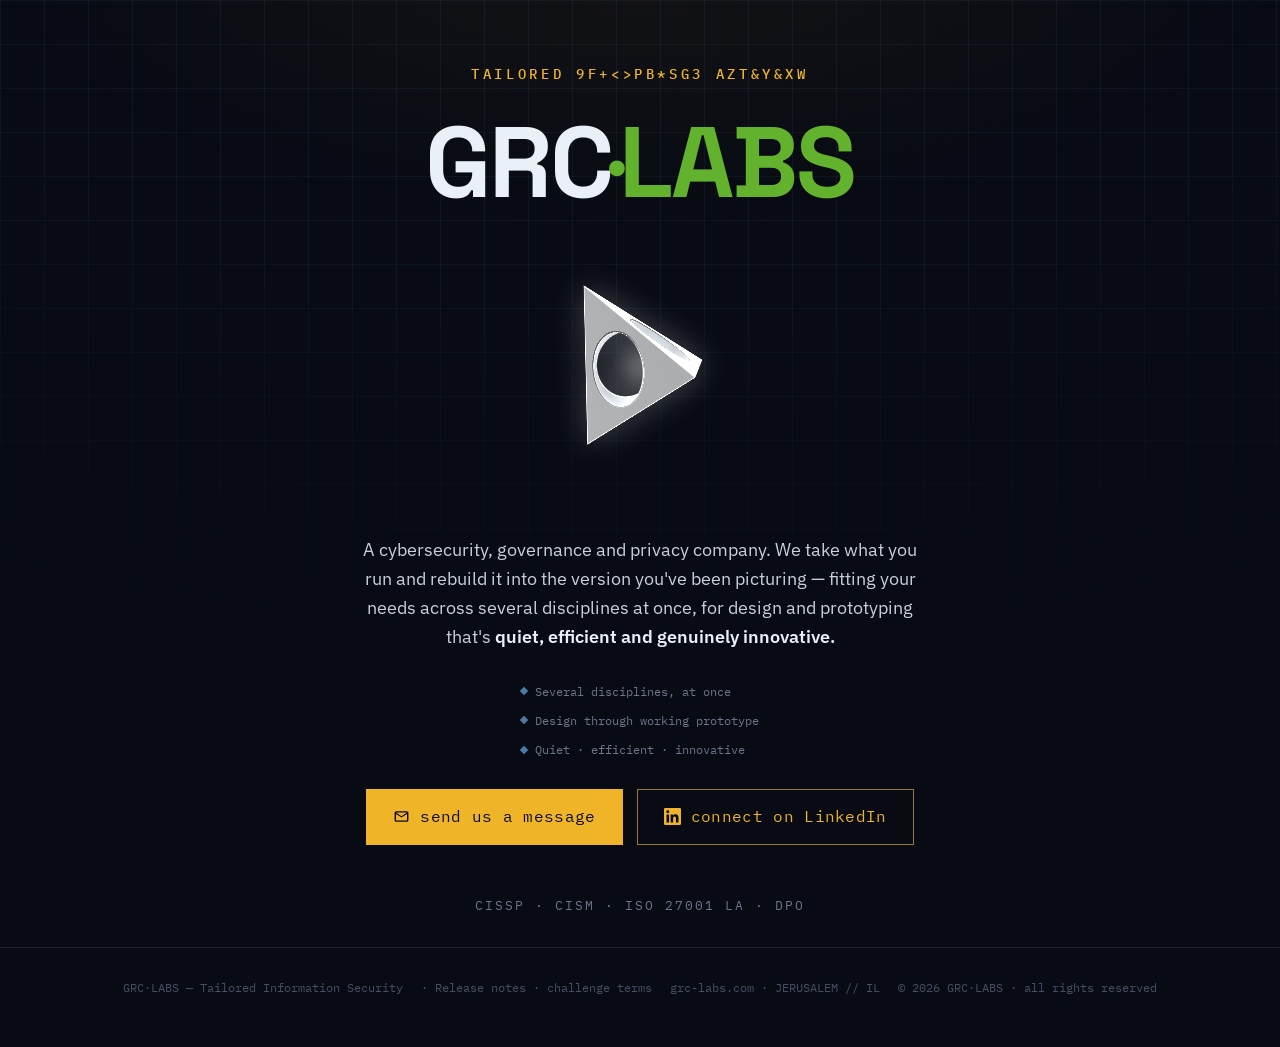
==== index.html @ 03a7e54b "logo: v1.69 smooth cavity rim (beveled CSG, analytic normals, sub-pixel refine, adaptive SSAA) Fix t" ====
<!DOCTYPE html>
<html lang="en" dir="ltr" data-lang="en" data-theme="dark">
<head>
<meta charset="UTF-8" />
<meta name="viewport" content="width=device-width, initial-scale=1.0" />
<!-- Permalink: an already-distributed QR points at /#credentials. Keep it working forever. -->
<script>(function(){function go(){if(location.hash==='#credentials'){location.replace('/credentials/');}}go();addEventListener('hashchange',go);})();</script>
<title>GRC-Labs — Tailored Information Security</title>
<meta name="description" content="GRC-Labs — a private cybersecurity, GRC and privacy practice. CISO-grade security leadership, incident response, DPO services, secure architecture, IoT/OT, AI and applied research." />
<link rel="icon" href="favicon.ico" sizes="any" />
<link rel="icon" type="image/svg+xml" href="favicon.svg" />
<link rel="icon" type="image/png" sizes="32x32" href="assets/icons/favicon-32x32.png" />
<link rel="icon" type="image/png" sizes="16x16" href="assets/icons/favicon-16x16.png" />
<link rel="apple-touch-icon" sizes="180x180" href="assets/icons/apple-touch-icon.png" />
<link rel="manifest" href="site.webmanifest" />
<meta name="theme-color" content="#080B14" />
<link rel="preconnect" href="https://fonts.googleapis.com" />
<link rel="preconnect" href="https://fonts.gstatic.com" crossorigin />
<link href="https://fonts.googleapis.com/css2?family=Space+Grotesk:wght@400;500;600;700&family=IBM+Plex+Mono:wght@400;500;600&family=IBM+Plex+Sans:wght@400;500;600&family=IBM+Plex+Sans+Hebrew:wght@400;500;600;700&family=Frank+Ruhl+Libre:wght@500;700;900&display=swap" rel="stylesheet" />
<link rel="stylesheet" href="assets/css/styles.css?v=1.6.9" />
</head>
<body class="card-only" data-saver="home">

  <header class="topbar">
    <div class="wrap row">
      <div class="brand"><span class="dot" aria-hidden="true"></span>GRC<span class="bmid" style="color:var(--green)">&middot;</span>LABS</div>
      <nav>
        <a href="#capabilities" data-i18n="nav.cap">Capabilities</a>
        <a href="/credentials/" data-i18n="nav.cred">Credentials</a>
        <a href="#labs" data-i18n="nav.labs">The Labs</a>
        <a href="#challenge" data-i18n="nav.ch">Challenge</a>
        <a href="#contact" data-i18n="nav.contact">Contact</a>
      </nav>
      <div class="right">
        <button class="iconbtn" id="themebtn" aria-label="Switch to light (white-hat) theme" aria-pressed="false" title="Go white-hat (light)"><span id="themeicon" aria-hidden="true"></span><span id="themelabel">GO WHITE</span></button>
        <button class="langbtn" id="langbtn" aria-label="Switch to Hebrew" lang="he">עב</button>
      </div>
    </div>
  </header>

  <!-- HERO -->
  <div class="wrap">
    <section class="hero">
      <div class="sketch sk-right sk-xl sk-hero" aria-hidden="true"></div>
      <div class="hero-inner">
        <div class="hero-copy">
          <div class="tag">
            <span class="eyebrow" data-decrypt data-i18n="hero.eyebrow">Tailored Information Security</span>
            <span class="bar"></span>
          </div>
          <h1><span data-decrypt>GRC</span><span class="lab"><span class="mid">&middot;</span><span data-decrypt>LABS</span></span><canvas id="logo" class="logo-mark" aria-label="GRC·LABS containment mark"></canvas><span class="logo-fallback" aria-hidden="true">▲</span></h1>
          <p class="sub" data-i18n="hero.sub" data-i18n-html="1">A cybersecurity, governance and privacy company. We take what you run and rebuild it into the version you've been picturing — fitting your needs across several disciplines at once, for design and prototyping that's <b>quiet, efficient and genuinely innovative.</b></p>
          <div class="meta">
            <span data-i18n="hero.m1">Several disciplines, at once</span>
            <span data-i18n="hero.m2">Design through working prototype</span>
            <span data-i18n="hero.m3">Quiet &middot; efficient &middot; innovative</span>
          </div>
          <div class="hero-cta">
            <a class="cta primary" href="https://live.grc-labs.com/contact"><svg viewBox="0 0 24 24" aria-hidden="true"><path d="M2.25 6.75A2.25 2.25 0 0 1 4.5 4.5h15a2.25 2.25 0 0 1 2.25 2.25v10.5A2.25 2.25 0 0 1 19.5 19.5h-15a2.25 2.25 0 0 1-2.25-2.25V6.75zm2.03-.3 7.72 5.15 7.72-5.15a.75.75 0 0 0-.22-.03H4.5a.75.75 0 0 0-.22.03zm15.47 1.86-7.33 4.89a.75.75 0 0 1-.84 0L4.25 8.31v8.94c0 .14.11.25.25.25h15c.14 0 .25-.11.25-.25V8.31z"/></svg><span data-i18n="contact.form">send us a message</span></a>
            <a class="cta secondary" href="https://www.linkedin.com/company/grc-labs.com" target="_blank" rel="noopener"><svg viewBox="0 0 24 24" aria-hidden="true"><path d="M20.45 20.45h-3.56v-5.57c0-1.33-.02-3.04-1.85-3.04-1.85 0-2.14 1.45-2.14 2.94v5.67H9.35V9h3.41v1.56h.05c.48-.9 1.64-1.85 3.37-1.85 3.6 0 4.27 2.37 4.27 5.45v6.29zM5.34 7.43a2.06 2.06 0 1 1 0-4.13 2.06 2.06 0 0 1 0 4.13zM7.12 20.45H3.56V9h3.56v11.45zM22.22 0H1.77C.79 0 0 .77 0 1.73v20.54C0 23.23.79 24 1.77 24h20.45c.98 0 1.78-.77 1.78-1.73V1.73C24 .77 23.2 0 22.22 0z"/></svg><span data-i18n="contact.btn">connect on LinkedIn</span></a>
          </div>
          <div class="hero-trust" data-i18n="hero.trust">CISSP &middot; CISM &middot; ISO 27001 LA &middot; DPO</div>
        </div>
      </div>
    </section>
  </div>

  <!-- CAPABILITIES -->
  <div class="wrap">
    <section id="capabilities">
      <div class="sketch sk-left sk-md sk-cap" aria-hidden="true"></div>
      <div class="sec-head"><span class="idx">01 //</span><h2 data-decrypt data-i18n="cap.title">Capabilities</h2></div>
      <p class="sec-intro" data-i18n="cap.intro">What we actually do. Every line below is backed by real engagements — security leadership, regulated environments, and live incidents handled under pressure.</p>
      <div class="tnote" data-i18n="cap.tnote">Tailored — every service measured to your actual risk, never a template.</div>
      <div class="grid">
        <div class="cap"><span class="code">SEC &middot; 01</span><h3 data-i18n="c1.h">Security Leadership</h3><p data-i18n="c1.p">CISO-as-a-Service: security programs, policies and annual plans built around your real risk profile, with senior ownership rather than a checklist.</p><div class="tags"><i data-i18n="c1.t1">CISO</i><i data-i18n="c1.t2">strategy</i><i data-i18n="c1.t3">governance</i></div></div>
        <div class="cap"><span class="code">GRC &middot; 02</span><h3 data-i18n="c2.h">GRC &amp; Compliance</h3><p data-i18n="c2.p">Risk management, business impact analysis and regulatory alignment. ISO 27001 / 27035 / 22301 — taken all the way to certification.</p><div class="tags"><i>ISO 27001</i><i data-i18n="c2.t2">risk</i><i data-i18n="c2.t3">audit</i></div></div>
        <div class="cap"><span class="code">IR &middot; 03</span><h3 data-i18n="c3.h">Incident Response</h3><p data-i18n="c3.p">Real-time handling of cyber incidents and crises: investigation, forensics, coordination and remediation — led personally, not delegated.</p><div class="tags"><i data-i18n="c3.t1">forensics</i><i data-i18n="c3.t2">crisis</i><i data-i18n="c3.t3">response</i></div></div>
        <div class="cap"><span class="code">DPO &middot; 04</span><h3 data-i18n="c4.h">Privacy &amp; DPO</h3><p data-i18n="c4.p">Data protection governance and DPO services under both Israeli privacy law and the GDPR, with direct experience working alongside national privacy authorities.</p><div class="tags"><i>DPO</i><i>GDPR</i><i data-i18n="c4.t3">privacy</i></div></div>
        <div class="cap"><span class="code">ARC &middot; 05</span><h3 data-i18n="c5.h">Secure Architecture</h3><p data-i18n="c5.p">Security-by-design across servers, networks and applications — bridging R&amp;D, DevOps and operations instead of bolting security on at the end.</p><div class="tags"><i data-i18n="c5.t1">design</i><i>devsecops</i><i data-i18n="c5.t3">review</i></div></div>
        <div class="cap"><span class="code">OT &middot; 06</span><h3 data-i18n="c6.h">IoT / OT / Embedded</h3><p data-i18n="c6.p">Security for connected devices, control systems and embedded platforms — from the perspective of someone who has built them, not just audited them.</p><div class="tags"><i>IoT</i><i>OT</i><i data-i18n="c6.t3">embedded</i></div></div>
        <div class="cap"><span class="code">ADV &middot; 07</span><h3 data-i18n="c7.h">Tech &amp; Digital Transformation</h3><p data-i18n="c7.p">Technology advisory grounded in a CTO background — architecture, modernization and digital transformation guided by security from day one.</p><div class="tags"><i data-i18n="c7.t1">advisory</i><i data-i18n="c7.t2">transformation</i><i>cto</i></div></div>
        <div class="cap"><span class="code">AI &middot; 08</span><h3 data-i18n="c8.h">AI, Securely</h3><p data-i18n="c8.p">Bringing AI into the organization without opening new attack surface — applied use, governance and the risks most teams discover too late.</p><div class="tags"><i>ai</i><i data-i18n="c8.t2">governance</i><i data-i18n="c8.t3">risk</i></div></div>
        <div class="cap"><span class="code">TLK &middot; 09</span><h3 data-i18n="c9.h">Talks &amp; Lectures</h3><p data-i18n="c9.p">Speaking on cybersecurity, risk and the reality of the CISO seat — for teams, leadership and professional audiences. Technical when it needs to be.</p><div class="tags"><i data-i18n="c9.t1">speaking</i><i data-i18n="c9.t2">training</i><i data-i18n="c9.t3">workshops</i></div></div>
      </div>
    </section>
  </div>

  <!-- LABS -->
  <div class="wrap">
    <section id="labs">
      <div class="sketch sk-left sk-lg sk-labs" aria-hidden="true"></div>
      <div class="sec-head"><span class="idx">02 //</span><h2 data-decrypt data-i18n="labs.title">The Labs</h2></div>
      <div class="tnote" data-i18n="labs.tnote">Tailored — each one built for a specific problem, not pulled off a shelf.</div>
      <div class="labs">
        <span class="stamp" data-i18n="labs.stamp">RESTRICTED</span>
        <h2 data-i18n="labs.h">We don't only advise. We build.</h2>
        <p data-i18n="labs.p">Applied research — tools and systems we develop for the security, automation and connected-device problems we keep running into.</p>
        <div class="rnd">
          <div class="rnd-tag">// REORGANIZING</div>
          <div class="rnd-bars" aria-hidden="true"><span></span><span></span><span></span><span></span><span></span></div>
          <div class="rnd-note" data-i18n="labs.soon">The lab files are being reorganized — new work coming soon.</div>
        </div>
      </div>
    </section>
  </div>

  <!-- CHALLENGE -->
  <div class="wrap">
    <section id="challenge">
      <div class="sketch sk-right sk-md sk-chal" aria-hidden="true"></div>
      <div class="sec-head"><span class="idx">03 //</span><h2 data-decrypt data-i18n="ch.title">The Challenge</h2></div>
      <div class="challenge">
        <div class="ico">// ACCESS_CHALLENGE</div>
        <h2 data-i18n="ch.h">For those who like to look closer.</h2>
        <p data-i18n="ch.p">A series of cyber puzzles is on the way — for the curious, the stubborn, and anyone who reads the things most people scroll past.</p>
        <p class="ch-status" data-i18n="ch.status">// STATUS: DELAYED — still cooking. Taking longer than planned: several tracks in the build, and a registration gate on the way in. Worth the wait.</p>
        <div class="cipher" id="cipher" role="text" aria-label="Encoded challenge string">[base64]</div>
        <div class="hint" data-i18n="ch.hint">// first one's free — what's it hiding?</div>
        <div class="ch-terms"><span data-i18n="ch.terms">By entering you accept the</span> <a href="/terms/" data-i18n="ch.terms.link">terms &amp; conditions</a>.<span class="ch-copy" data-i18n="ch.copy">© 2026 GRC·LABS — our challenge, all rights reserved.</span></div>
      </div>
    </section>
  </div>

  <!-- CONTACT -->
  <div class="wrap">
    <section id="contact" class="contact">
      <div class="sketch sk-left sk-sm sk-cont" aria-hidden="true"></div>
      <div class="box">
        <span class="cbr tl" aria-hidden="true"></span><span class="cbr tr" aria-hidden="true"></span><span class="cbr bl" aria-hidden="true"></span><span class="cbr br" aria-hidden="true"></span>
        <span class="eyebrow" data-i18n="contact.eyebrow">Establish contact</span>
        <h2 data-i18n="contact.h">We tailor security to fit.</h2>
        <span class="contact-rule" aria-hidden="true"></span>
        <p data-i18n="contact.p">Great technology and sharp cyber, measured to your needs and cut to fit your organization — never off-the-rack. We take on a small number of clients at a time; tell us what you're protecting.</p>
        <div class="actions">
          <a class="handle" href="https://www.linkedin.com/company/grc-labs.com" target="_blank" rel="noopener"><svg viewBox="0 0 24 24" aria-hidden="true"><path d="M20.45 20.45h-3.56v-5.57c0-1.33-.02-3.04-1.85-3.04-1.85 0-2.14 1.45-2.14 2.94v5.67H9.35V9h3.41v1.56h.05c.48-.9 1.64-1.85 3.37-1.85 3.6 0 4.27 2.37 4.27 5.45v6.29zM5.34 7.43a2.06 2.06 0 1 1 0-4.13 2.06 2.06 0 0 1 0 4.13zM7.12 20.45H3.56V9h3.56v11.45zM22.22 0H1.77C.79 0 0 .77 0 1.73v20.54C0 23.23.79 24 1.77 24h20.45c.98 0 1.78-.77 1.78-1.73V1.73C24 .77 23.2 0 22.22 0z"/></svg><span data-i18n="contact.btn">connect on LinkedIn</span></a>
          <a class="handle" href="https://live.grc-labs.com/contact"><svg viewBox="0 0 24 24" aria-hidden="true"><path d="M2.25 6.75A2.25 2.25 0 0 1 4.5 4.5h15a2.25 2.25 0 0 1 2.25 2.25v10.5A2.25 2.25 0 0 1 19.5 19.5h-15a2.25 2.25 0 0 1-2.25-2.25V6.75zm2.03-.3 7.72 5.15 7.72-5.15a.75.75 0 0 0-.22-.03H4.5a.75.75 0 0 0-.22.03zm15.47 1.86-7.33 4.89a.75.75 0 0 1-.84 0L4.25 8.31v8.94c0 .14.11.25.25.25h15c.14 0 .25-.11.25-.25V8.31z"/></svg><span data-i18n="contact.form">send us a message</span></a>
        </div>
        <div class="careers" data-i18n="contact.careers">// the team is growing — talented people, watch this space.</div>
        <div class="who-block">
          <div class="portrait">
            <span class="bracket tl" aria-hidden="true"></span><span class="bracket tr" aria-hidden="true"></span><span class="bracket bl" aria-hidden="true"></span><span class="bracket br" aria-hidden="true"></span>
            <div class="pic">
              <img class="darkimg" src="assets/img/portrait-dark.jpg" alt="Portrait illustration of Yaniv Dadon" loading="lazy" />
              <img class="lightimg" src="assets/img/portrait-light.jpg" alt="Portrait illustration of Yaniv Dadon" loading="lazy" />
            </div>
            <div class="ptag"><span>SUBJECT // Y.DADON</span><span>CEO</span></div>
          </div>
          <div class="trust">
            <div class="trust-txt"><span data-i18n="trust.l1">CISSP &middot; CISM</span><span data-i18n="trust.l2">ISO 27001 LA &middot; DPO</span></div>
          </div>
        </div>
      </div>
    </section>
  </div>

  <footer>
    <div class="wrap row">
      <span class="frow" data-i18n="foot.l">GRC&middot;LABS — Tailored Information Security</span>
      <span class="frow"><a id="credentials" href="/credentials/" data-i18n="foot.creds">Credentials</a> &middot; <a href="/changelog/" data-i18n="foot.rel">Release notes</a> &middot; <a href="/terms/" data-i18n="foot.terms">challenge terms</a></span>
      <span class="frow"><a href="https://www.grc-labs.com/">grc-labs.com</a> &middot; JERUSALEM // IL</span>
      <span class="frow" data-i18n="foot.copy">&copy; 2026 GRC&middot;LABS &middot; all rights reserved</span>
    </div>
  </footer>

<script src="assets/js/i18n.js?v=1.6.9"></script>
<script src="assets/js/theme.js?v=1.6.9"></script>
<script src="assets/js/decrypt.js?v=1.6.9"></script>
<script src="assets/js/logo.js?v=1.6.9" defer></script>
<script src="assets/js/screensaver.js?v=1.6.9"></script>
</body>
</html>
---- assets/css/styles.css ----
/* ── DARK theme (default) ── */
  html[data-theme="dark"]{
    --bg:#080B14; --bg-2:#0C1120; --panel:#0E1424;
    --grid:rgba(74,123,166,0.10); --line:rgba(122,140,170,0.18);
    --ink:#C7D0DD; --ink-dim:#6B7689; --ink-faint:#454F63;
    --amber:#F0B429; --amber-dim:#9A7A2E; --cyan:#4A7BA6; --warn:#C8503A;
    --green:#63B22E; --green-soft:rgba(99,178,46,0.45);
    --hero-title:#EAF0F8; --glow:rgba(240,180,41,0.06);
  }
  /* ── LIGHT theme — "blueprint on paper" ── */
  html[data-theme="light"]{
    --bg:#E9ECF2; --bg-2:#E1E6EE; --panel:#F5F7FB;
    --grid:rgba(45,75,120,0.11); --line:rgba(40,60,95,0.20);
    --ink:#26303F; --ink-dim:#5A6779; --ink-faint:#9AA4B4;
    --amber:#A8710A; --amber-dim:#C89A3C; --cyan:#356190; --warn:#B23A24;
    --green:#4C8A1E; --green-soft:rgba(76,138,30,0.45);
    --hero-title:#16202E; --glow:rgba(53,97,144,0.07);
  }
  :root{
    --display:"Space Grotesk",system-ui,sans-serif;
    --body:"IBM Plex Sans",system-ui,sans-serif;
    --mono:"IBM Plex Mono",ui-monospace,monospace;
    --he:"IBM Plex Sans Hebrew","IBM Plex Sans",system-ui,sans-serif;
  }

  *{box-sizing:border-box;margin:0;padding:0}
  html{scroll-behavior:smooth}
  body{background:var(--bg); color:var(--ink); font-family:var(--body); line-height:1.6;
    -webkit-font-smoothing:antialiased; overflow-x:hidden; transition:background .4s, color .4s}
  html[data-lang="he"] body{font-family:var(--he)}
  html[data-lang="he"] .hero h1,html[data-lang="he"] .sec-head h2,html[data-lang="he"] .cap h3,
  html[data-lang="he"] .labs h2,html[data-lang="he"] .challenge h2,html[data-lang="he"] .contact h2{font-family:var(--he); font-weight:700}

  body::before{content:""; position:fixed; inset:0;
    background-image:linear-gradient(var(--grid) 1px,transparent 1px),linear-gradient(90deg,var(--grid) 1px,transparent 1px);
    background-size:44px 44px;
    -webkit-mask-image:radial-gradient(ellipse 120% 80% at 50% 0%,#000 35%,transparent 90%);
    mask-image:radial-gradient(ellipse 120% 80% at 50% 0%,#000 35%,transparent 90%);
    pointer-events:none; z-index:0}
  body::after{content:""; position:fixed; inset:0;
    background:radial-gradient(ellipse 90% 60% at 50% -10%,var(--glow),transparent 60%); pointer-events:none; z-index:0}

  .wrap{position:relative; z-index:1; max-width:1120px; margin:0 auto; padding:0 28px}
  a{color:inherit; text-decoration:none}
  ::selection{background:var(--amber); color:var(--bg)}

  .mono{font-family:var(--mono)}
  .code,.idx,.clr,.brand,.cipher,.file .fn,.file .stat,.challenge .ico,.eyebrow{direction:ltr; unicode-bidi:isolate}
  html[data-lang="he"] .code,html[data-lang="he"] .idx,html[data-lang="he"] .clr,html[data-lang="he"] .brand,
  html[data-lang="he"] .cipher,html[data-lang="he"] .file .fn,html[data-lang="he"] .file .stat,html[data-lang="he"] .challenge .ico{font-family:var(--mono)}

  .eyebrow{font-family:var(--mono); font-size:12px; letter-spacing:.22em; text-transform:uppercase; color:var(--amber); font-weight:500}
  html[data-lang="he"] .eyebrow{font-family:var(--he); letter-spacing:.04em; text-transform:none; font-weight:600}

  /* ── topbar ── */
  .topbar{position:sticky; top:0; z-index:40; backdrop-filter:blur(8px);
    background:color-mix(in srgb, var(--bg) 85%, transparent); border-bottom:1px solid var(--line)}
  .topbar .row{display:flex; align-items:center; justify-content:space-between; height:56px}
  .brand{display:flex; align-items:center; gap:9px; font-family:var(--mono); font-weight:600; letter-spacing:-0.02em; color:var(--ink); font-size:15px}
  .brand .dot{width:8px; height:8px; border-radius:50%; background:var(--green); animation:pulse 2.6s infinite; flex:none}
  .brand .bmid{margin:0 -0.2em; font-size:0.9em}
  @keyframes pulse{0%{box-shadow:0 0 0 0 var(--green-soft)}70%{box-shadow:0 0 0 7px transparent}100%{box-shadow:0 0 0 0 transparent}}
  .topbar nav{display:flex; gap:26px; font-family:var(--mono); font-size:13px; color:var(--ink-dim)}
  html[data-lang="he"] .topbar nav{font-family:var(--he); font-size:14px}
  .topbar nav a{transition:color .2s}
  .topbar nav a:hover{color:var(--amber)}
  .right{display:flex; align-items:center; gap:14px}
  .clr{font-family:var(--mono); font-size:11px; color:var(--ink-faint); letter-spacing:.1em}
  .iconbtn,.langbtn{font-family:var(--mono); font-size:12px; color:var(--ink); border:1px solid var(--line);
    background:transparent; padding:6px 11px; cursor:pointer; letter-spacing:.08em; transition:border-color .2s,color .2s; line-height:1}
  .iconbtn{display:inline-flex; align-items:center; gap:6px}
  .iconbtn:hover,.langbtn:hover{border-color:var(--amber); color:var(--amber)}
  .iconbtn svg{width:14px; height:14px; display:block}
  /* Hebrew toggle hidden — site is English-only for now. The i18n system, all
     Hebrew strings, data-i18n attributes and RTL logic remain intact; remove
     this single rule (and nothing else) to re-enable the Hebrew toggle. */
  #langbtn{display:none}
  @media(max-width:760px){ .topbar nav{display:none} .clr{display:none} #themelabel{display:none} .iconbtn{padding:6px 9px} }

  /* ── hero ── */
  .hero{padding:92px 0 70px; position:relative}
  .hero-inner{display:grid; grid-template-columns:1fr; gap:24px}
  .hero-copy{max-width:780px}
  @media(max-width:860px){ .hero{padding:64px 0 56px} }
  .hero .tag{display:flex; align-items:center; gap:14px; margin-bottom:28px; flex-wrap:wrap}
  .hero .tag .bar{height:1px; flex:1; min-width:30px; background:var(--line)}
  .hero h1{font-family:var(--display); font-weight:700; font-size:clamp(44px,7.5vw,88px); line-height:.92; letter-spacing:-.02em; color:var(--hero-title); direction:ltr; display:inline-flex; align-items:center; flex-wrap:nowrap}
  .hero h1 .lab{color:var(--green)}
  .hero h1 .mid{margin:0 -0.06em; font-size:0.82em; vertical-align:0.06em; display:inline-block; color:var(--green)}
  .hero .sub{margin-top:24px; max-width:560px; font-size:clamp(15px,2vw,18px); color:var(--ink)}
  .hero .sub b{color:var(--hero-title); font-weight:600}
  .hero .meta{margin-top:34px; display:flex; gap:14px 26px; flex-wrap:wrap; font-family:var(--mono); font-size:12px; color:var(--ink-dim)}
  html[data-lang="he"] .hero .meta{font-family:var(--he); font-size:13px}
  .hero .meta span{display:flex; align-items:center; gap:8px}
  .hero .meta span::before{content:""; width:6px; height:6px; background:var(--cyan); transform:rotate(45deg); flex:none}

  /* portrait with scanner brackets */
  .portrait{position:relative; width:100%; max-width:240px; margin-inline:auto; aspect-ratio:1; }
  .trust{max-width:240px; margin:16px auto 0; display:flex; align-items:center; gap:12px; justify-content:center}
  .trust a{display:block; line-height:0; border-radius:50%; transition:transform .2s, filter .2s; filter:saturate(.92)}
  .trust a:hover{transform:translateY(-2px); filter:saturate(1.1)}
  .trust img{width:54px; height:54px; display:block; object-fit:contain; border-radius:8px}
  .trust-txt{display:flex; flex-direction:column; gap:2px; font-family:var(--mono); font-size:10.5px; color:var(--ink-dim); letter-spacing:.06em; border-inline-start:1px solid var(--line); padding-inline-start:12px}
  @media(max-width:520px){ .trust img{width:44px; height:44px} .trust-txt{font-size:9.5px} }
  .portrait .pic{position:absolute; inset:14px; overflow:hidden; border:1px solid var(--line); background:var(--bg-2)}
  .portrait .pic img{width:100%; height:100%; object-fit:cover; display:block}
  /* the GRC·LABS containment mark (WebGL) — embedded inline with the wordmark, proportional to it */
  h1 .logo-mark{flex:0 0 auto; width:1.2em; height:1.2em; margin-inline-start:.12em; filter:drop-shadow(0 0 8px rgba(99,178,46,.38)); opacity:0; transition:opacity .55s ease}
  h1 .logo-fallback{display:none; flex:0 0 auto; color:var(--green,#63B22E); margin-inline-start:.1em}
  html.no-logo-gl h1 .logo-mark{display:none}
  html.no-logo-gl h1 .logo-fallback{display:inline}
  /* the person behind the practice — moved into contact, in its original framing */
  .who-block{margin:34px auto 0; padding-top:28px; border-top:1px solid var(--line); display:flex; flex-direction:column; align-items:center; gap:2px}
  .contact .careers{margin-top:16px; font-family:var(--mono); font-size:12px; color:var(--ink-dim); letter-spacing:.04em}
  /* challenge — CTA, terms link, ownership */
  .challenge .ch-status{font-family:var(--mono); font-size:12.5px; color:var(--amber); letter-spacing:.04em; max-width:520px; margin:-6px auto 22px; padding:10px 14px; border:1px dashed color-mix(in srgb,var(--amber) 45%,transparent); background:color-mix(in srgb,var(--amber) 6%,transparent)}
  html[data-lang="he"] .challenge .ch-status{font-family:var(--he); font-size:13.5px}
  .challenge .ch-cta{margin-top:14px; font-weight:600; color:var(--ink)}
  .challenge .ch-terms{margin-top:18px; font-family:var(--mono); font-size:12.5px; color:var(--ink-dim); letter-spacing:.02em}
  .challenge .ch-terms a{color:var(--green); border-bottom:1px solid color-mix(in srgb,var(--green) 45%,transparent)}
  .challenge .ch-copy{display:block; margin-top:6px; opacity:.8}
  /* terms & conditions page */
  .terms{max-width:760px; margin:8px auto 0; padding-inline-start:22px; display:flex; flex-direction:column; gap:18px; color:var(--ink-dim)}
  .terms li{line-height:1.62; font-size:15px}
  .terms li b{color:var(--ink); font-weight:600}
  .terms-note{max-width:760px; margin:28px auto 0; font-family:var(--mono); font-size:12.5px; color:var(--ink-dim); letter-spacing:.02em}
  .terms-copy{max-width:760px; margin:10px auto 0; font-family:var(--mono); font-size:12px; color:var(--ink-dim); opacity:.8}
  .portrait .pic::after{content:""; position:absolute; inset:0; pointer-events:none;
    background:repeating-linear-gradient(0deg, color-mix(in srgb,var(--bg) 26%,transparent) 0 1px, transparent 1px 4px);
    mix-blend-mode:overlay; opacity:.5}
  html[data-theme="dark"] .portrait .lightimg{display:none}
  html[data-theme="light"] .portrait .darkimg{display:none}
  .portrait .bracket{position:absolute; width:26px; height:26px; border:2px solid var(--amber)}
  .portrait .bracket.tl{top:0; left:0; border-right:none; border-bottom:none}
  .portrait .bracket.tr{top:0; right:0; border-left:none; border-bottom:none}
  .portrait .bracket.bl{bottom:0; left:0; border-right:none; border-top:none}
  .portrait .bracket.br{bottom:0; right:0; border-left:none; border-top:none}
  .portrait .ptag{position:absolute; bottom:22px; left:22px; right:22px; display:flex; justify-content:space-between;
    font-family:var(--mono); font-size:10px; letter-spacing:.14em; color:var(--amber); direction:ltr;
    background:color-mix(in srgb,var(--bg) 55%,transparent); padding:5px 8px; backdrop-filter:blur(2px)}

  /* ── sections ── */
  section{padding:62px 0; position:relative}
  .sec-head{display:flex; align-items:baseline; gap:16px; margin-bottom:34px; flex-wrap:wrap}
  .sec-head h2{font-family:var(--display); font-weight:600; font-size:clamp(26px,4vw,40px); letter-spacing:-.01em; color:var(--hero-title)}
  .sec-head .idx{font-family:var(--mono); font-size:13px; color:var(--amber-dim)}
  .sec-intro{max-width:620px; color:var(--ink-dim); margin:-16px 0 34px; font-size:15.5px}
  .tnote{font-family:var(--mono); font-size:12px; color:var(--green); letter-spacing:.04em; margin:-22px 0 30px; display:flex; align-items:baseline; gap:8px}
  .tnote::before{content:"//"; color:var(--ink-faint)}
  html[data-lang="he"] .tnote{font-family:var(--he); letter-spacing:0; font-size:13px}

  /* ── capability grid ── */
  .grid{display:grid; grid-template-columns:repeat(3,1fr); gap:1px; background:var(--line); border:1px solid var(--line)}
  @media(max-width:860px){ .grid{grid-template-columns:repeat(2,1fr)} }
  @media(max-width:560px){ .grid{grid-template-columns:1fr} }
  .cap{background:var(--panel); padding:26px 24px 28px; position:relative; transition:background .25s; overflow:hidden}
  .cap::before{content:""; position:absolute; inset-inline-start:0; top:0; width:2px; height:0; background:var(--amber); transition:height .3s ease}
  .cap:hover{background:color-mix(in srgb,var(--panel) 80%, var(--cyan))}
  .cap:hover::before{height:100%}
  .cap .code{font-family:var(--mono); font-size:11px; letter-spacing:.16em; color:var(--cyan); text-transform:uppercase}
  .cap h3{font-family:var(--display); font-weight:600; font-size:19px; margin:14px 0 9px; color:var(--hero-title)}
  .cap p{font-size:14px; color:var(--ink-dim); line-height:1.55}
  .cap .tags{margin-top:16px; display:flex; flex-wrap:wrap; gap:6px}
  .cap .tags i{font-family:var(--mono); font-style:normal; font-size:10.5px; color:var(--ink-faint); border:1px solid var(--line); padding:2px 7px; letter-spacing:.05em}
  html[data-lang="he"] .cap .tags i{font-family:var(--he); font-size:11.5px}

  /* ── credentials ── */
  .creds-sec .idx{color:var(--green)}
  .creds{display:grid; grid-template-columns:repeat(3,1fr); gap:1px; background:var(--line); border:1px solid var(--line)}
  @media(max-width:780px){ .creds{grid-template-columns:repeat(2,1fr)} }
  @media(max-width:460px){ .creds{grid-template-columns:1fr} }
  .cred{background:var(--panel); padding:20px 20px; display:flex; align-items:center; gap:16px; transition:background .25s; text-decoration:none; color:inherit; position:relative}
  .cred:hover{background:color-mix(in srgb,var(--panel) 84%, var(--green))}
  a.cred.verified::after{content:""; position:absolute; top:14px; inset-inline-end:14px; width:6px; height:6px; border-radius:50%; background:var(--green); box-shadow:0 0 0 3px color-mix(in srgb,var(--green) 22%,transparent)}
  a.cred.verified:hover .cred-body i{color:var(--green)}
  .cred-mark{font-family:var(--mono); font-weight:600; font-size:14px; color:var(--green); letter-spacing:.02em; flex:none; min-width:74px; direction:ltr; border-inline-end:1px solid var(--line); padding-inline-end:14px}
  .cred-body{display:flex; flex-direction:column; gap:3px; font-size:12.5px; color:var(--ink); line-height:1.35}
  html[data-lang="he"] .cred-body{font-family:var(--he)}
  .cred-body i{font-family:var(--mono); font-style:normal; font-size:10.5px; color:var(--ink-faint); letter-spacing:.06em; direction:ltr; transition:color .25s}
  .creds-note{font-family:var(--mono); font-size:10.5px; color:var(--ink-faint); letter-spacing:.04em; margin-top:14px}
  html[data-lang="he"] .creds-note{font-family:var(--he); font-size:12px; letter-spacing:0}
  /* credentials page (/credentials/) — plain-text cards, no links, two verify QRs */
  .creds-grouplabel{font-family:var(--mono); font-size:11px; letter-spacing:.16em; text-transform:uppercase; color:var(--green); margin:34px 0 10px}
  html[data-lang="he"] .creds-grouplabel{font-family:var(--he); letter-spacing:.04em}
  .cred.inprogress{opacity:.9}
  .cred.inprogress .cred-mark{color:var(--amber-dim)}
  /* the in-progress group has 2 items — 2-up so no empty third cell shows (still 1-up on phones) */
  .creds.creds-inprog{grid-template-columns:repeat(2,1fr)}
  @media(max-width:460px){ .creds.creds-inprog{grid-template-columns:1fr} }
  .cred .tag-inprog{font-family:var(--mono); font-size:9.5px; letter-spacing:.12em; text-transform:uppercase; color:var(--amber); border:1px solid var(--amber-dim); padding:1px 6px; border-radius:2px; margin-inline-start:auto; flex:none; direction:ltr}
  html[data-lang="he"] .cred .tag-inprog{font-family:var(--he); letter-spacing:.02em}
  /* active credentials — text cards; CISSP/CISM are whole-card verification links */
  .creds.creds-active{grid-auto-rows:1fr}                    /* all 6 cells equal height */
  .creds-updated{margin-top:8px; font-family:var(--mono); font-size:11px; color:var(--ink-faint); letter-spacing:.04em}
  html[data-lang="he"] .creds-updated{font-family:var(--he); letter-spacing:0}
  .cred-link{cursor:pointer; transition:box-shadow .2s, background .2s}
  .cred-link:hover,.cred-link:focus-visible{box-shadow:inset 0 0 0 1px #63B22E; background:color-mix(in srgb,var(--panel) 90%, #63B22E)}
  /* tag sits on its own line below the meta, inside the text column (start-aligned, mirrors in RTL) */
  .cred-tag{align-self:flex-start; margin-top:10px; white-space:nowrap; font-family:var(--mono); font-size:10px; letter-spacing:.12em; text-transform:uppercase; color:#63B22E; border:1px solid #63B22E; border-radius:2px; padding:3px 8px; transition:background .2s, color .2s}
  html[data-lang="he"] .cred-tag{font-family:var(--he); letter-spacing:.02em; text-transform:none}
  .cred-link:hover .cred-tag,.cred-link:focus-visible .cred-tag{background:#63B22E; color:#080B14}
  .qr-cap{font-family:var(--mono); font-size:11px; color:var(--ink-faint); letter-spacing:.06em; margin-top:14px}
  html[data-lang="he"] .qr-cap{font-family:var(--he); font-size:12.5px; letter-spacing:0}
  .creds-back{display:inline-block; margin-top:36px; font-family:var(--mono); font-size:12px; color:var(--ink-dim); letter-spacing:.06em}
  html[data-lang="he"] .creds-back{font-family:var(--he); letter-spacing:0}
  .creds-back:hover{color:var(--amber)}

  /* ── labs ── */
  .labs{border:1px solid var(--line); background:linear-gradient(color-mix(in srgb,var(--warn) 5%,transparent),color-mix(in srgb,var(--warn) 5%,transparent)),var(--bg-2); padding:42px 38px; position:relative; overflow:hidden}
  .labs .stamp{position:absolute; top:26px; inset-inline-end:-4px; font-family:var(--mono); font-size:11px; letter-spacing:.25em; color:var(--warn); border:1px solid var(--warn); padding:5px 14px; opacity:.75}
  html[data-lang="he"] .labs .stamp{font-family:var(--he); letter-spacing:.1em}
  .labs h2{font-family:var(--display); font-size:clamp(24px,4vw,34px); color:var(--hero-title); margin-bottom:14px; max-width:560px}
  .labs p{max-width:580px; color:var(--ink-dim); font-size:15px}
  .labs .files{margin-top:32px; display:grid; grid-template-columns:repeat(2,1fr); gap:14px}
  @media(max-width:680px){ .labs{padding:32px 22px} .labs .files{grid-template-columns:1fr} }
  .file{border:1px solid var(--line); padding:18px 18px 18px; background:color-mix(in srgb,var(--bg) 55%,transparent); transition:border-color .25s}
  .file:hover{border-color:var(--amber-dim)}
  .file .fn{font-family:var(--mono); font-size:12px; color:var(--amber); letter-spacing:.12em; margin-bottom:10px}
  .file .ftitle{font-family:var(--display); font-weight:600; font-size:15.5px; color:var(--hero-title); margin-bottom:7px}
  html[data-lang="he"] .file .ftitle{font-family:var(--he)}
  .file .fdesc{font-size:13px; color:var(--ink-dim); line-height:1.5; margin-bottom:12px}
  .file .redacted{height:9px; background:repeating-linear-gradient(90deg,var(--ink-faint) 0 60px,transparent 60px 70px); opacity:.5; margin:6px 0; border-radius:1px}
  .file .redacted.short{width:60%}
  .file .stat{font-family:var(--mono); font-size:10.5px; color:var(--ink-faint); letter-spacing:.1em}
  .rnd{margin-top:14px; border:1px dashed var(--line); padding:18px 20px; display:flex; align-items:center; gap:18px; flex-wrap:wrap; background:color-mix(in srgb,var(--bg) 40%,transparent)}
  .rnd-tag{font-family:var(--mono); font-size:12px; color:var(--green); letter-spacing:.12em; flex:none}
  .rnd-bars{display:flex; gap:6px; flex:1; min-width:120px}
  .rnd-bars span{height:8px; flex:1; background:repeating-linear-gradient(90deg,var(--ink-faint) 0 18px,transparent 18px 24px); opacity:.45; border-radius:1px}
  .rnd-note{font-family:var(--mono); font-size:11px; color:var(--ink-faint); letter-spacing:.06em; flex:none}
  html[data-lang="he"] .rnd-note{font-family:var(--he); font-size:12.5px; letter-spacing:0}

  /* ── challenge ── */
  .challenge{border:1px dashed var(--line); padding:46px 38px; text-align:center; position:relative; background:var(--bg-2)}
  .challenge .ico{font-family:var(--mono); color:var(--amber); font-size:13px; letter-spacing:.3em; margin-bottom:18px}
  .challenge h2{font-family:var(--display); font-size:clamp(24px,4vw,36px); color:var(--hero-title); margin-bottom:14px}
  .challenge p{color:var(--ink-dim); max-width:480px; margin:0 auto 22px; font-size:15px}
  .challenge .cipher{font-family:var(--mono); font-size:clamp(11px,2vw,13px); color:var(--cyan); letter-spacing:.09em; line-height:1.75; word-break:break-all; max-width:560px; margin:0 auto; padding:14px 18px; border:1px solid var(--line); background:color-mix(in srgb,var(--bg) 50%,transparent)}
  .challenge .hint{margin-top:14px; font-size:11px; color:var(--ink-faint)}
  html[data-lang="he"] .challenge .hint{font-family:var(--he); font-size:12.5px}

  /* ── contact ── */
  .contact{padding:78px 0 40px}
  .contact .box{position:relative; border:1px solid var(--line); border-top:2px solid var(--green); padding:54px 40px 46px; text-align:center; overflow:hidden;
    background:radial-gradient(ellipse 80% 60% at 50% 0%, color-mix(in srgb,var(--green) 9%,transparent), transparent 70%), var(--panel)}
  .contact .box .eyebrow{color:var(--green)}
  /* corner brackets — classified frame, echoing the portrait */
  .contact .cbr{position:absolute; width:20px; height:20px; border:2px solid var(--amber); pointer-events:none}
  .contact .cbr.tl{top:11px; left:11px; border-right:none; border-bottom:none}
  .contact .cbr.tr{top:11px; right:11px; border-left:none; border-bottom:none}
  .contact .cbr.bl{bottom:11px; left:11px; border-right:none; border-top:none}
  .contact .cbr.br{bottom:11px; right:11px; border-left:none; border-top:none}
  @media(max-width:560px){ .contact .box{padding:42px 22px 38px} }
  .contact h2{font-family:var(--display); font-weight:600; font-size:clamp(26px,4.4vw,40px); color:var(--hero-title); margin-top:14px}
  .contact .contact-rule{display:block; width:56px; height:2px; background:var(--green); margin:18px auto 22px; box-shadow:0 0 12px color-mix(in srgb,var(--green) 60%,transparent)}
  .contact p{color:var(--ink-dim); max-width:460px; margin:0 auto 28px; font-size:15px}
  .contact .actions{display:flex; gap:14px; justify-content:center; flex-wrap:wrap}
  .contact .handle{display:inline-flex; align-items:center; gap:10px; font-family:var(--mono); font-size:15px; color:var(--amber); border:1px solid var(--amber-dim); padding:13px 22px; transition:background .2s,color .2s}
  html[data-lang="he"] .contact .handle{font-family:var(--he)}
  .contact .handle svg{width:16px;height:16px;fill:currentColor}
  .contact .handle:hover{background:var(--amber); color:var(--bg)}

  footer{border-top:1px solid var(--line); padding:30px 0 50px}
  footer .ver-tag{font-family:var(--mono); direction:ltr; unicode-bidi:isolate; letter-spacing:.06em; color:var(--green); border-bottom:1px solid color-mix(in srgb,var(--green) 40%,transparent)}
  footer .ver-tag .ver-date{color:var(--ink-dim)}
  html[data-lang="he"] footer .ver-tag{font-family:var(--mono)}
  footer .row{display:flex; justify-content:space-between; align-items:center; gap:18px; flex-wrap:wrap; font-family:var(--mono); font-size:12px; color:var(--ink-faint)}
  html[data-lang="he"] footer .frow{font-family:var(--he); font-size:13px}
  footer .row a:hover{color:var(--amber)}

  :focus-visible{outline:2px solid var(--amber); outline-offset:3px}
  @media (prefers-reduced-motion: reduce){ *{animation:none !important; transition:none !important; scroll-behavior:auto} }

  /* ── /changelog page ── */
  .cl{padding:78px 0 40px}
  .cl-h{font-family:var(--display); font-weight:700; font-size:clamp(34px,5.5vw,56px); letter-spacing:-.02em; color:var(--hero-title); margin:10px 0 6px}
  html[data-lang="he"] .cl-h{font-family:var(--he)}
  .cl-time{margin-top:40px; border-inline-start:1px solid var(--line); padding-inline-start:0}
  .cl-release{position:relative; border-inline-start:1px solid var(--line); margin-inline-start:5px; padding:6px 0 30px 28px; padding-inline-start:28px}
  .cl-release::before{content:""; position:absolute; inset-inline-start:-5px; top:11px; width:9px; height:9px; border-radius:50%;
    background:var(--green); box-shadow:0 0 0 3px color-mix(in srgb,var(--green) 22%,transparent)}
  .cl-relhead{display:flex; gap:12px; align-items:baseline; margin-bottom:16px; flex-wrap:wrap}
  .cl-ver{font-family:var(--mono); font-weight:600; font-size:18px; color:var(--green); letter-spacing:.02em; direction:ltr; unicode-bidi:isolate}
  .cl-date{font-family:var(--mono); font-size:12px; color:var(--ink-faint); letter-spacing:.08em; direction:ltr; unicode-bidi:isolate}
  .cl-group{margin:0 0 16px}
  .cl-cat{font-family:var(--mono); font-size:11px; letter-spacing:.16em; text-transform:uppercase; color:var(--amber-dim); margin-bottom:8px}
  html[data-lang="he"] .cl-cat{font-family:var(--he); letter-spacing:.04em}
  .cl-list{list-style:none; display:flex; flex-direction:column; gap:9px}
  .cl-list li{position:relative; padding-inline-start:18px; font-size:14.5px; color:var(--ink-dim); line-height:1.55; max-width:680px}
  html[data-lang="he"] .cl-list li{font-family:var(--he); font-size:15px}
  .cl-list li::before{content:"›"; position:absolute; inset-inline-start:0; color:var(--green); font-family:var(--mono)}

  /* ── pencil-sketch background layer (v1.55) — "drawing → model" ── */
  /* Hand-drawn pencil sketches of the real containment mark, rendered from the SDF and traced. */
  /* Giant & cropped, floating behind the content. Desktop-only; mirror in RTL. */
  .sketch{position:absolute; z-index:0; pointer-events:none; opacity:.55;
    top:50%; transform:translateY(-50%); display:none;
    background-repeat:no-repeat; background-position:center; background-size:contain}
  .sk-right{inset-inline-end:-3%}
  .sk-left{inset-inline-start:-5%}
  .sk-xl{width:min(560px,46vw); height:560px}
  .sk-lg{width:min(440px,40vw); height:440px}
  .sk-md{width:min(340px,32vw); height:340px}
  .sk-sm{width:min(240px,24vw); height:240px}
  .hero .sketch{top:46%}
  /* the challenge sketch stays faint — the cipher is the focus there */
  #challenge .sketch{opacity:.4}
  /* each section's sketch image */
  .sk-hero{background-image:url("../img/sketches/hero.png")}
  .sk-cap{background-image:url("../img/sketches/capabilities.png")}
  .sk-cred{background-image:url("../img/sketches/credentials.png")}
  .sk-labs{background-image:url("../img/sketches/labs.png")}
  .sk-chal{background-image:url("../img/sketches/challenge.png")}
  .sk-cont{background-image:url("../img/sketches/contact.png")}
  /* content sits ABOVE the sketch */
  .hero-inner,#capabilities>*:not(.sketch),#credentials>*:not(.sketch),
  #labs>*:not(.sketch),#challenge>*:not(.sketch),#contact>*:not(.sketch){position:relative; z-index:1}
  /* reveal only where there's room to float — tablet/desktop up */
  @media(min-width:768px){ .sketch{display:block} }
  /* in RTL the whole page mirrors; flip each sketch so the drawing reads naturally */
  html[data-lang="he"] .sketch{transform:translateY(-50%) scaleX(-1)}
  html[data-lang="he"] .hero .sketch{transform:translateY(-54%) scaleX(-1)}

  /* ── card-only view (v1.60) — hero-as-card: mark, wordmark, slogan, pitch, meta + CTA. centred, aligned, responsive.
     Everything except the hero and footer is hidden (not removed). Remove `card-only` on <body> to restore. ── */
  body.card-only{min-height:100vh; min-height:100dvh; display:flex; flex-direction:column}

  body.card-only .topbar,
  body.card-only #capabilities,
  body.card-only #credentials,
  body.card-only #labs,
  body.card-only #challenge,
  body.card-only #contact,
  body.card-only .hero .tag .bar,
  body.card-only .hero .sketch{display:none !important}

  body.card-only .hero{flex:1 1 auto; display:flex; flex-direction:column; justify-content:center; align-items:center;
    padding:clamp(40px,7vh,72px) 20px 32px}
  body.card-only .hero-inner{display:flex; justify-content:center; width:100%}
  body.card-only .hero-copy{max-width:600px; width:100%; display:flex; flex-direction:column; align-items:center;
    text-align:center; gap:clamp(20px,3vw,30px)}

  body.card-only .hero .tag{margin:0; justify-content:center}
  body.card-only .hero .eyebrow{font-size:clamp(11px,1.7vw,14px); letter-spacing:.26em}

  body.card-only .hero h1{display:block; text-align:center; line-height:.95; font-size:clamp(42px,10vw,100px)}
  body.card-only .hero h1 .logo-mark{display:block; width:clamp(150px,32vw,270px); height:clamp(150px,32vw,270px);
    margin:clamp(14px,2.4vw,26px) auto 0; filter:drop-shadow(0 0 16px rgba(255,255,255,.24))}
  body.card-only .hero h1 .logo-fallback{display:none}

  body.card-only .hero .sub{margin:0 auto; text-align:center; max-width:560px}
  body.card-only .hero .meta{flex-direction:column; align-items:flex-start; width:fit-content; max-width:100%; margin:0 auto; gap:10px}

  .hero-cta{display:none}
  body.card-only .hero-cta{display:flex; gap:14px; justify-content:center; flex-wrap:wrap; margin:0}
  body.card-only .hero-cta .cta{display:inline-flex; align-items:center; gap:10px; font-family:var(--mono); font-size:clamp(14px,1.7vw,16px); padding:14px 26px; transition:background .2s,color .2s,border-color .2s; letter-spacing:.02em}
  html[data-lang="he"] body.card-only .hero-cta .cta{font-family:var(--he)}
  body.card-only .hero-cta .cta svg{width:17px; height:17px; fill:currentColor}
  body.card-only .hero-cta .cta.primary{background:var(--amber); color:var(--bg); border:1px solid var(--amber)}
  body.card-only .hero-cta .cta.primary:hover{background:transparent; color:var(--amber)}
  body.card-only .hero-cta .cta.secondary{background:transparent; color:var(--amber); border:1px solid var(--amber-dim)}
  body.card-only .hero-cta .cta.secondary:hover{background:var(--amber); color:var(--bg)}
  /* hero trust line — plain text, no links; shown only in the card view */
  .hero-trust{display:none}
  body.card-only .hero-trust{display:block; margin-top:20px; font-family:var(--mono); font-size:clamp(10.5px,1.5vw,12.5px); letter-spacing:.16em; color:var(--ink-dim); direction:ltr; unicode-bidi:isolate; text-align:center}

  body.card-only footer .row{justify-content:center; text-align:center; gap:8px 18px}
  body.card-only footer .frow{flex:0 1 auto}
  @media(max-width:640px){ body.card-only footer .row{flex-direction:column; gap:9px} }
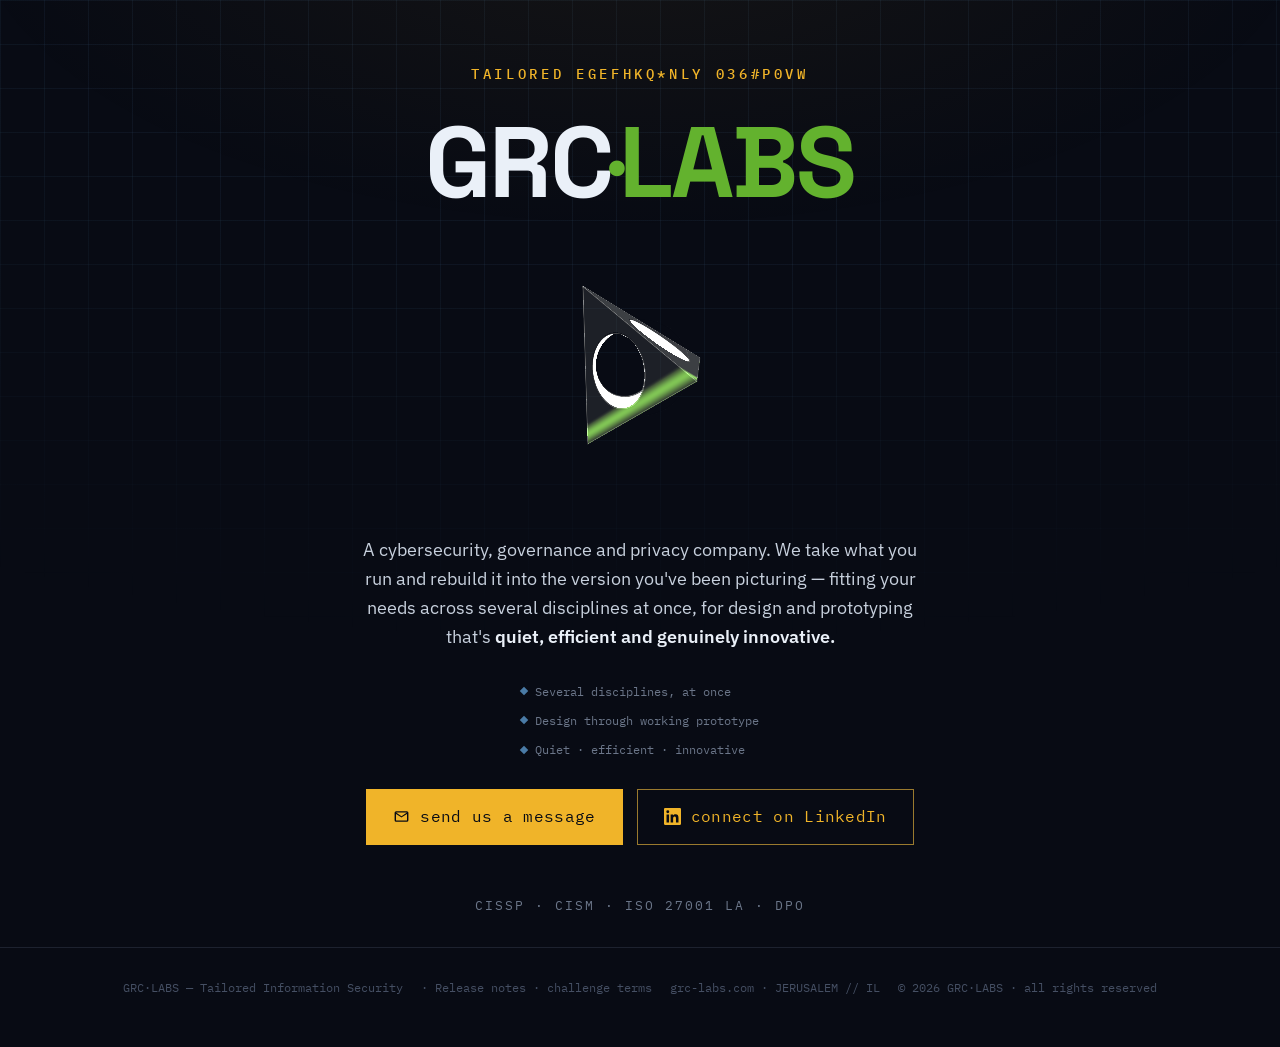
==== commit 0345c1a7: "logo: v1.70 inverted lighting — dark key-lit body, lit cavity chamber Relight the home-page mark: li" ====
--- a/index.html
+++ b/index.html
@@ -17,7 +17,7 @@
 <link rel="preconnect" href="https://fonts.googleapis.com" />
 <link rel="preconnect" href="https://fonts.gstatic.com" crossorigin />
 <link href="https://fonts.googleapis.com/css2?family=Space+Grotesk:wght@400;500;600;700&family=IBM+Plex+Mono:wght@400;500;600&family=IBM+Plex+Sans:wght@400;500;600&family=IBM+Plex+Sans+Hebrew:wght@400;500;600;700&family=Frank+Ruhl+Libre:wght@500;700;900&display=swap" rel="stylesheet" />
-<link rel="stylesheet" href="assets/css/styles.css?v=1.6.9" />
+<link rel="stylesheet" href="assets/css/styles.css?v=1.6.10" />
 </head>
 <body class="card-only" data-saver="home">
 
@@ -163,10 +163,10 @@
     </div>
   </footer>
 
-<script src="assets/js/i18n.js?v=1.6.9"></script>
-<script src="assets/js/theme.js?v=1.6.9"></script>
-<script src="assets/js/decrypt.js?v=1.6.9"></script>
-<script src="assets/js/logo.js?v=1.6.9" defer></script>
-<script src="assets/js/screensaver.js?v=1.6.9"></script>
+<script src="assets/js/i18n.js?v=1.6.10"></script>
+<script src="assets/js/theme.js?v=1.6.10"></script>
+<script src="assets/js/decrypt.js?v=1.6.10"></script>
+<script src="assets/js/logo.js?v=1.6.10" defer></script>
+<script src="assets/js/screensaver.js?v=1.6.10"></script>
 </body>
 </html>
--- a/assets/css/styles.css
+++ b/assets/css/styles.css
@@ -105,7 +105,7 @@
   .portrait .pic{position:absolute; inset:14px; overflow:hidden; border:1px solid var(--line); background:var(--bg-2)}
   .portrait .pic img{width:100%; height:100%; object-fit:cover; display:block}
   /* the GRC·LABS containment mark (WebGL) — embedded inline with the wordmark, proportional to it */
-  h1 .logo-mark{flex:0 0 auto; width:1.2em; height:1.2em; margin-inline-start:.12em; filter:drop-shadow(0 0 8px rgba(99,178,46,.38)); opacity:0; transition:opacity .55s ease}
+  h1 .logo-mark{flex:0 0 auto; width:1.2em; height:1.2em; margin-inline-start:.12em; opacity:0; transition:opacity .55s ease}
   h1 .logo-fallback{display:none; flex:0 0 auto; color:var(--green,#63B22E); margin-inline-start:.1em}
   html.no-logo-gl h1 .logo-mark{display:none}
   html.no-logo-gl h1 .logo-fallback{display:inline}
@@ -344,7 +344,7 @@
 
   body.card-only .hero h1{display:block; text-align:center; line-height:.95; font-size:clamp(42px,10vw,100px)}
   body.card-only .hero h1 .logo-mark{display:block; width:clamp(150px,32vw,270px); height:clamp(150px,32vw,270px);
-    margin:clamp(14px,2.4vw,26px) auto 0; filter:drop-shadow(0 0 16px rgba(255,255,255,.24))}
+    margin:clamp(14px,2.4vw,26px) auto 0}
   body.card-only .hero h1 .logo-fallback{display:none}
 
   body.card-only .hero .sub{margin:0 auto; text-align:center; max-width:560px}
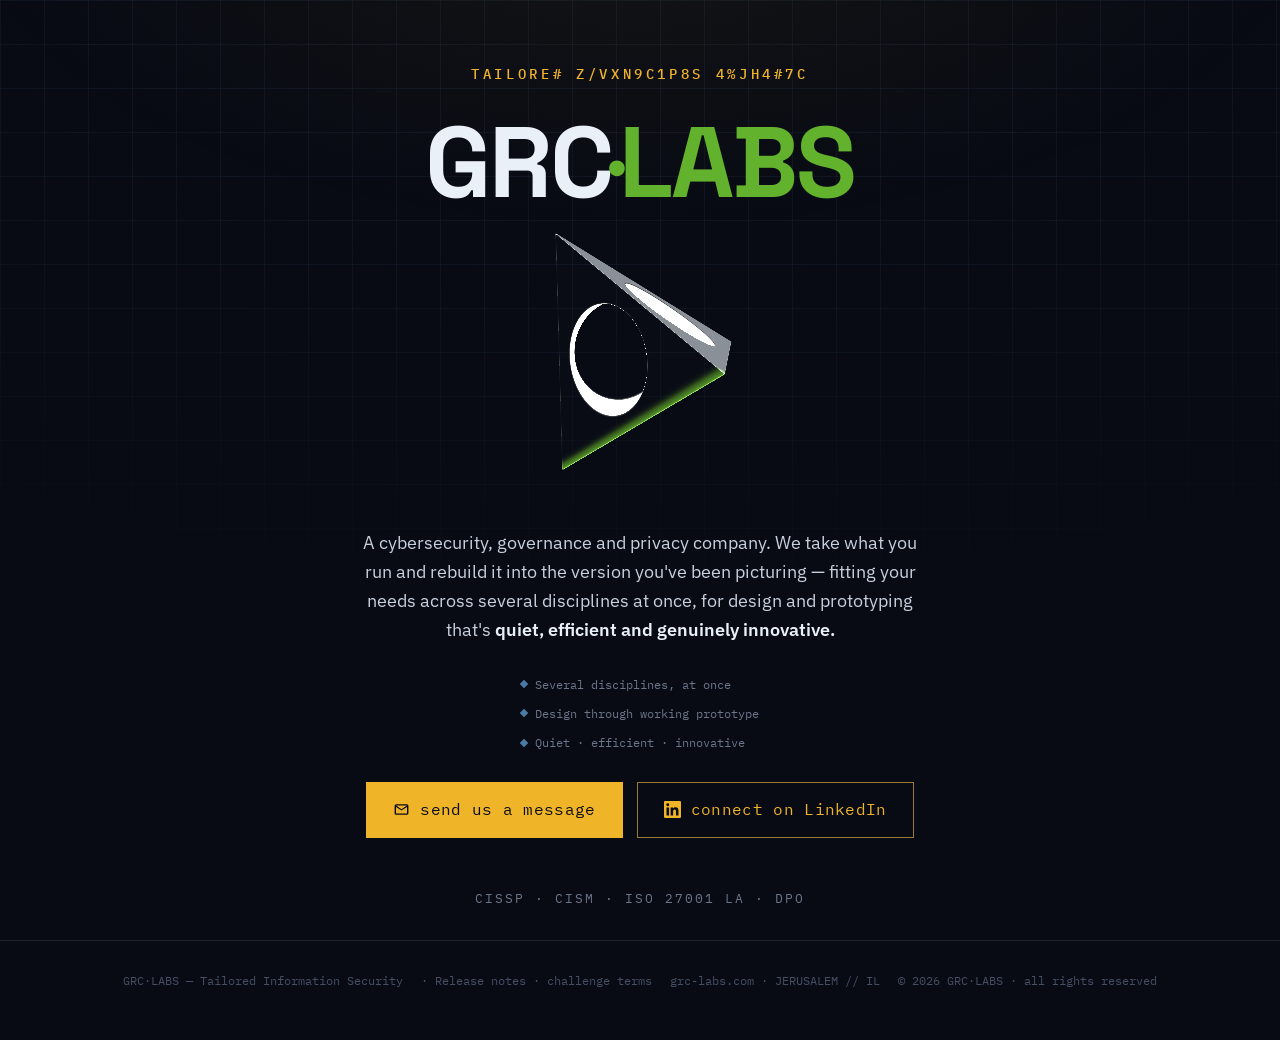
==== commit 7109d755: "logo: v1.71 exterior two-body lighting + 1.5x larger mark - Relight the hero mark from outside: cool" ====
--- a/index.html
+++ b/index.html
@@ -17,7 +17,7 @@
 <link rel="preconnect" href="https://fonts.googleapis.com" />
 <link rel="preconnect" href="https://fonts.gstatic.com" crossorigin />
 <link href="https://fonts.googleapis.com/css2?family=Space+Grotesk:wght@400;500;600;700&family=IBM+Plex+Mono:wght@400;500;600&family=IBM+Plex+Sans:wght@400;500;600&family=IBM+Plex+Sans+Hebrew:wght@400;500;600;700&family=Frank+Ruhl+Libre:wght@500;700;900&display=swap" rel="stylesheet" />
-<link rel="stylesheet" href="assets/css/styles.css?v=1.6.10" />
+<link rel="stylesheet" href="assets/css/styles.css?v=1.6.11" />
 </head>
 <body class="card-only" data-saver="home">
 
@@ -163,10 +163,10 @@
     </div>
   </footer>
 
-<script src="assets/js/i18n.js?v=1.6.10"></script>
-<script src="assets/js/theme.js?v=1.6.10"></script>
-<script src="assets/js/decrypt.js?v=1.6.10"></script>
-<script src="assets/js/logo.js?v=1.6.10" defer></script>
-<script src="assets/js/screensaver.js?v=1.6.10"></script>
+<script src="assets/js/i18n.js?v=1.6.11"></script>
+<script src="assets/js/theme.js?v=1.6.11"></script>
+<script src="assets/js/decrypt.js?v=1.6.11"></script>
+<script src="assets/js/logo.js?v=1.6.11" defer></script>
+<script src="assets/js/screensaver.js?v=1.6.11"></script>
 </body>
 </html>
--- a/assets/css/styles.css
+++ b/assets/css/styles.css
@@ -343,8 +343,10 @@
   body.card-only .hero .eyebrow{font-size:clamp(11px,1.7vw,14px); letter-spacing:.26em}
 
   body.card-only .hero h1{display:block; text-align:center; line-height:.95; font-size:clamp(42px,10vw,100px)}
-  body.card-only .hero h1 .logo-mark{display:block; width:clamp(150px,32vw,270px); height:clamp(150px,32vw,270px);
-    margin:clamp(14px,2.4vw,26px) auto 0}
+  body.card-only .hero h1 .logo-mark{display:block; width:clamp(225px,48vw,405px); height:clamp(225px,48vw,405px);
+    /* the mark floats inside the canvas with transparent air around it; negative margins crop that air so the larger mark
+       doesn't open up dead space above the wordmark / below the sub (still clears the bob) */
+    margin:clamp(-52px,-6vw,-26px) auto clamp(-64px,-7.4vw,-38px)}
   body.card-only .hero h1 .logo-fallback{display:none}
 
   body.card-only .hero .sub{margin:0 auto; text-align:center; max-width:560px}
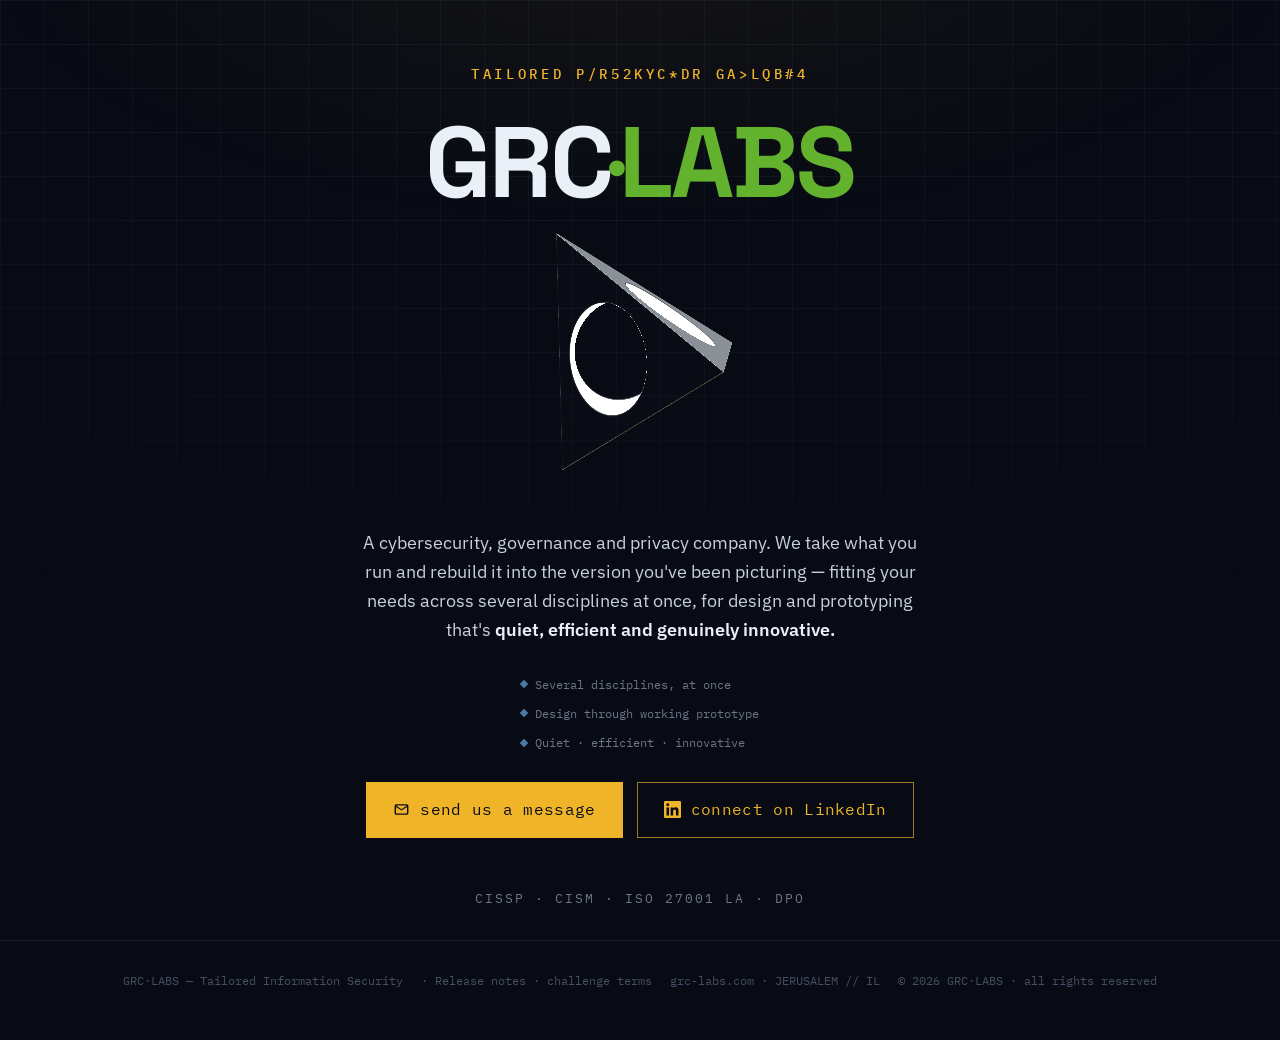
==== commit 91aada19: "credentials: v1.72 — BA in Cyber Management awarded Moved the Bar-Ilan BA card from In progress to A" ====
--- a/index.html
+++ b/index.html
@@ -17,7 +17,7 @@
 <link rel="preconnect" href="https://fonts.googleapis.com" />
 <link rel="preconnect" href="https://fonts.gstatic.com" crossorigin />
 <link href="https://fonts.googleapis.com/css2?family=Space+Grotesk:wght@400;500;600;700&family=IBM+Plex+Mono:wght@400;500;600&family=IBM+Plex+Sans:wght@400;500;600&family=IBM+Plex+Sans+Hebrew:wght@400;500;600;700&family=Frank+Ruhl+Libre:wght@500;700;900&display=swap" rel="stylesheet" />
-<link rel="stylesheet" href="assets/css/styles.css?v=1.6.11" />
+<link rel="stylesheet" href="assets/css/styles.css?v=1.72" />
 </head>
 <body class="card-only" data-saver="home">
 
@@ -163,10 +163,10 @@
     </div>
   </footer>
 
-<script src="assets/js/i18n.js?v=1.6.11"></script>
-<script src="assets/js/theme.js?v=1.6.11"></script>
-<script src="assets/js/decrypt.js?v=1.6.11"></script>
-<script src="assets/js/logo.js?v=1.6.11" defer></script>
-<script src="assets/js/screensaver.js?v=1.6.11"></script>
+<script src="assets/js/i18n.js?v=1.72"></script>
+<script src="assets/js/theme.js?v=1.72"></script>
+<script src="assets/js/decrypt.js?v=1.72"></script>
+<script src="assets/js/logo.js?v=1.72" defer></script>
+<script src="assets/js/screensaver.js?v=1.72"></script>
 </body>
 </html>
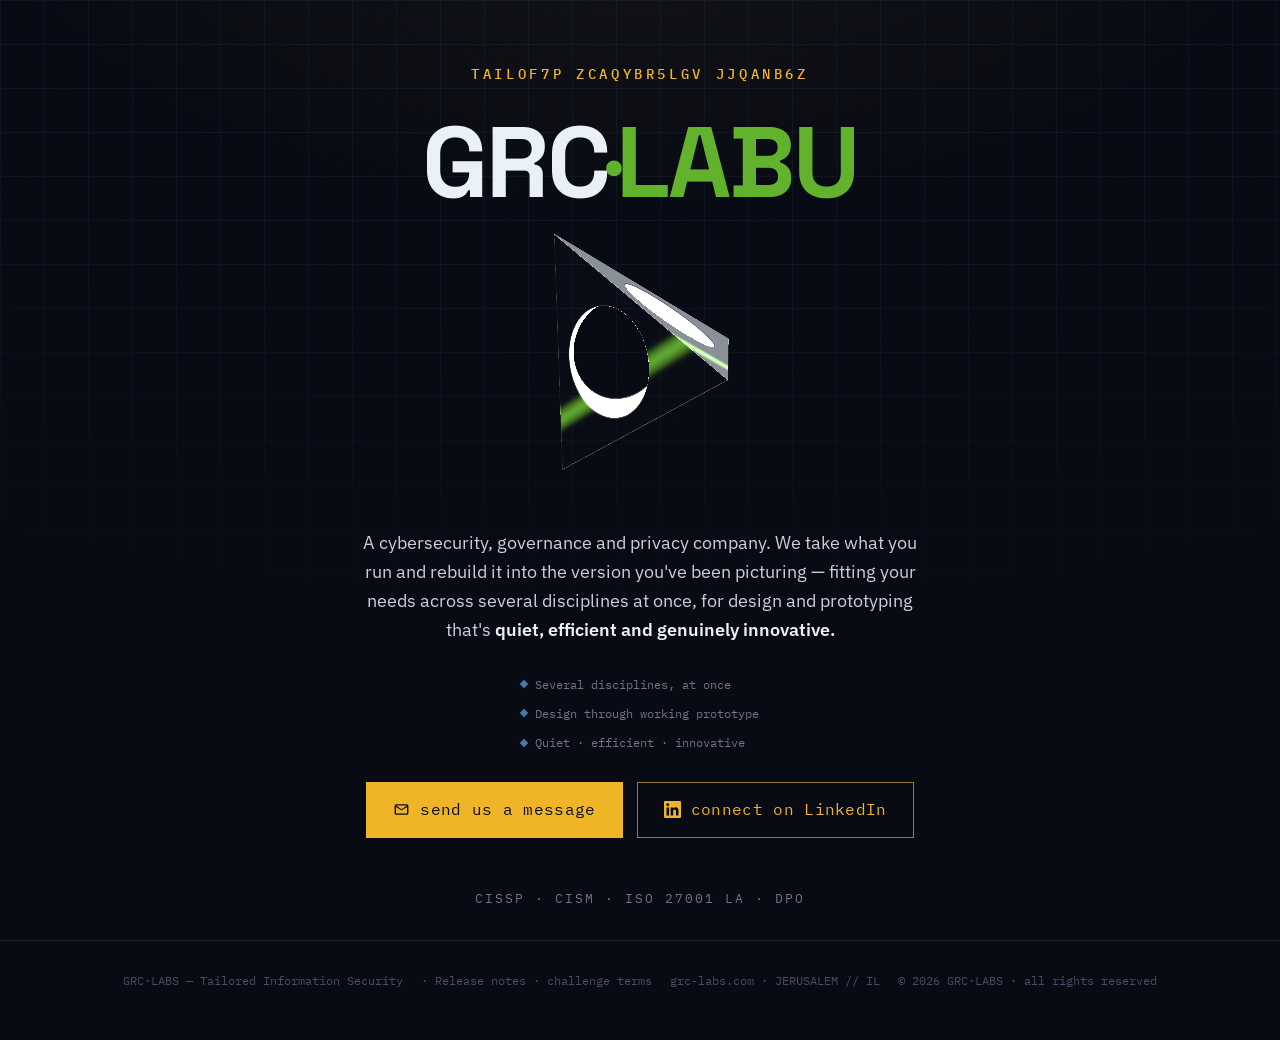
==== commit fb33211f: "v1.73–v1.75 — digital business card at /yaniv Static card page at grc-labs.com/yaniv: portrait, cont" ====
--- a/index.html
+++ b/index.html
@@ -17,7 +17,7 @@
 <link rel="preconnect" href="https://fonts.googleapis.com" />
 <link rel="preconnect" href="https://fonts.gstatic.com" crossorigin />
 <link href="https://fonts.googleapis.com/css2?family=Space+Grotesk:wght@400;500;600;700&family=IBM+Plex+Mono:wght@400;500;600&family=IBM+Plex+Sans:wght@400;500;600&family=IBM+Plex+Sans+Hebrew:wght@400;500;600;700&family=Frank+Ruhl+Libre:wght@500;700;900&display=swap" rel="stylesheet" />
-<link rel="stylesheet" href="assets/css/styles.css?v=1.72" />
+<link rel="stylesheet" href="assets/css/styles.css?v=1.75" />
 </head>
 <body class="card-only" data-saver="home">
 
@@ -163,10 +163,10 @@
     </div>
   </footer>
 
-<script src="assets/js/i18n.js?v=1.72"></script>
-<script src="assets/js/theme.js?v=1.72"></script>
-<script src="assets/js/decrypt.js?v=1.72"></script>
-<script src="assets/js/logo.js?v=1.72" defer></script>
-<script src="assets/js/screensaver.js?v=1.72"></script>
+<script src="assets/js/i18n.js?v=1.75"></script>
+<script src="assets/js/theme.js?v=1.75"></script>
+<script src="assets/js/decrypt.js?v=1.75"></script>
+<script src="assets/js/logo.js?v=1.75" defer></script>
+<script src="assets/js/screensaver.js?v=1.75"></script>
 </body>
 </html>
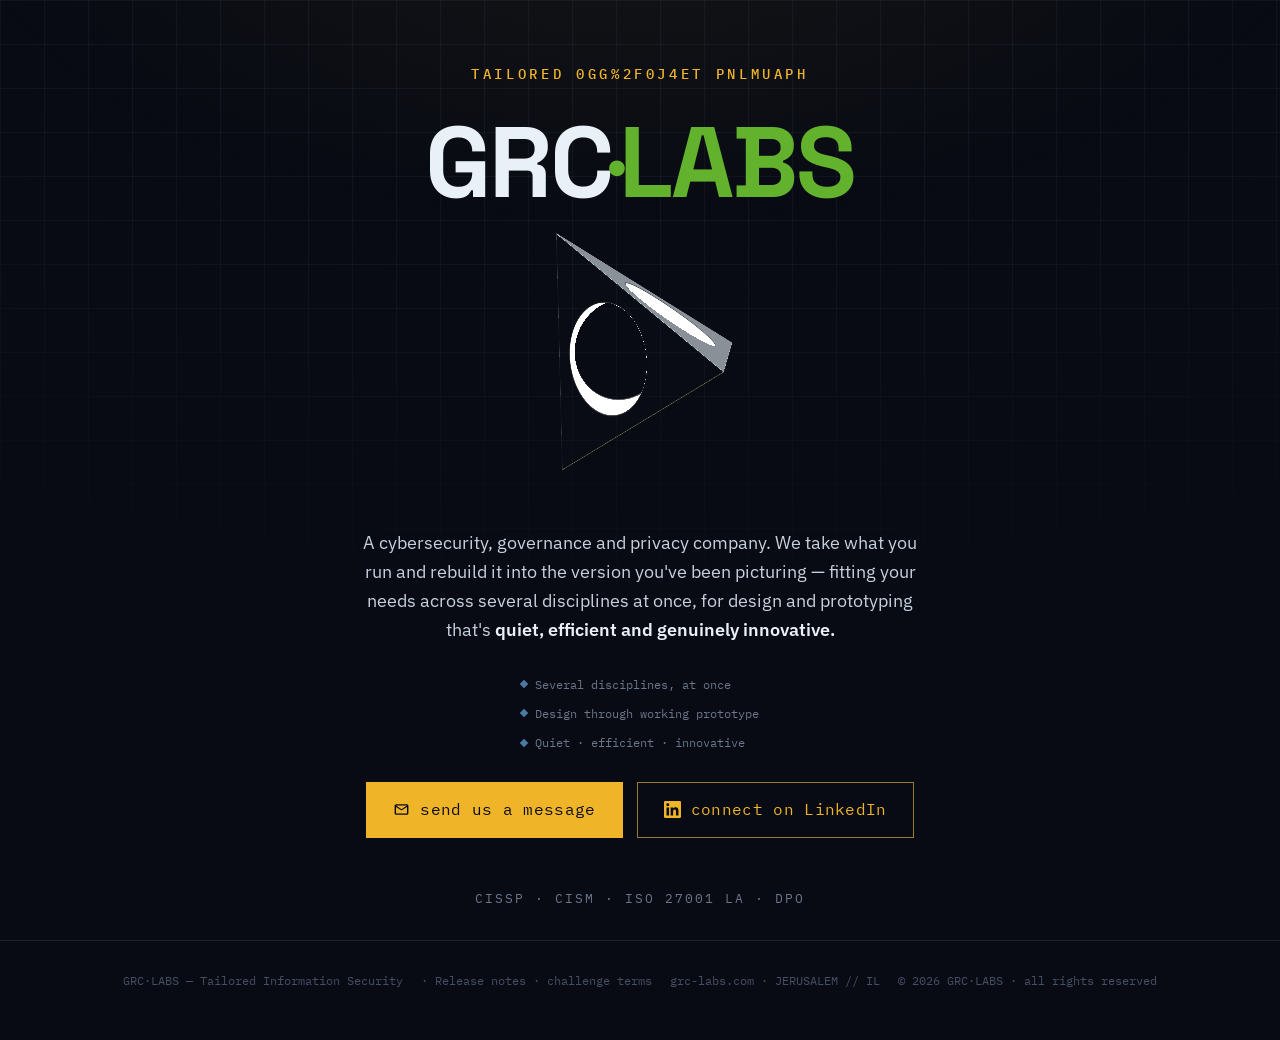
==== commit 8719fabb: "site-v1.76 — the home page runs ARETZ's screensaver; the tmux screensaver moves to /yaniv Co-Authore" ====
--- a/index.html
+++ b/index.html
@@ -17,7 +17,8 @@
 <link rel="preconnect" href="https://fonts.googleapis.com" />
 <link rel="preconnect" href="https://fonts.gstatic.com" crossorigin />
 <link href="https://fonts.googleapis.com/css2?family=Space+Grotesk:wght@400;500;600;700&family=IBM+Plex+Mono:wght@400;500;600&family=IBM+Plex+Sans:wght@400;500;600&family=IBM+Plex+Sans+Hebrew:wght@400;500;600;700&family=Frank+Ruhl+Libre:wght@500;700;900&display=swap" rel="stylesheet" />
-<link rel="stylesheet" href="assets/css/styles.css?v=1.75" />
+<link rel="stylesheet" href="assets/css/styles.css?v=1.76" />
+<link rel="stylesheet" href="assets/css/saver.css?v=1.76" />
 </head>
 <body class="card-only" data-saver="home">
 
@@ -163,10 +164,13 @@
     </div>
   </footer>
 
-<script src="assets/js/i18n.js?v=1.75"></script>
-<script src="assets/js/theme.js?v=1.75"></script>
-<script src="assets/js/decrypt.js?v=1.75"></script>
-<script src="assets/js/logo.js?v=1.75" defer></script>
-<script src="assets/js/screensaver.js?v=1.75"></script>
+<script src="assets/js/i18n.js?v=1.76"></script>
+<script src="assets/js/theme.js?v=1.76"></script>
+<script src="assets/js/decrypt.js?v=1.76"></script>
+<script src="assets/js/logo.js?v=1.76" defer></script>
+<!-- site-v1.76 — the screensaver of earth.grc-labs.com (the old one moved to /yaniv/) -->
+<canvas id="saver" class="saver" aria-hidden="true" hidden data-art="/assets/saver/saver-art.json" data-version="site-v1.76"></canvas>
+<script src="assets/saver/grc-mark.js?v=1.76" defer></script>
+<script src="assets/saver/earth-saver.js?v=1.76" defer></script>
 </body>
 </html>
--- a/assets/css/saver.css
+++ b/assets/css/saver.css
@@ -0,0 +1,6 @@
+/* GRC·LABS — the screensaver of earth.grc-labs.com on the main page (site-v1.76). The canvas is the whole screen. */
+@font-face{font-family:"Noto Sans Egyptian Hieroglyphs";font-style:normal;font-weight:400;font-display:swap;src:url(../fonts/noto-sans-egyptian-hieroglyphs-subset.woff2) format("woff2");unicode-range:U+13000-1342F}
+.saver{position:fixed;inset:0;width:100%;height:100%;z-index:9999;background:#04060b;opacity:0;transition:opacity .9s ease;cursor:none}
+.saver.on{opacity:1}
+.saver[hidden]{display:none}
+@media (prefers-reduced-motion:reduce){.saver{display:none}}
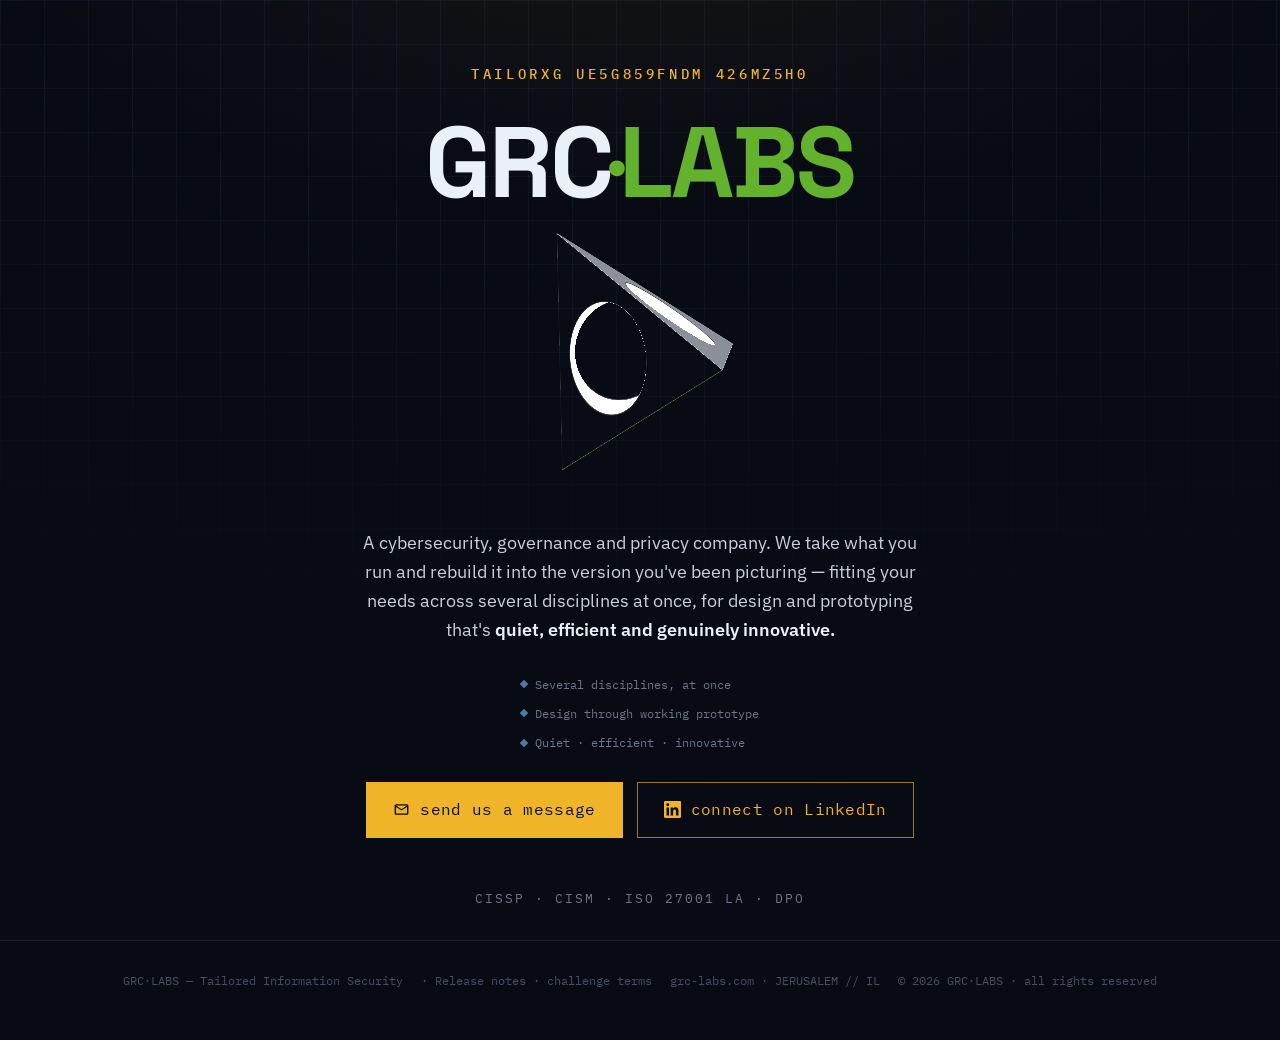
==== commit 12bdd706: "site-v1.77 — the home screensaver's GRC·LABS slide without Hebrew text Co-Authored-By: Claude Opus 5" ====
--- a/index.html
+++ b/index.html
@@ -17,8 +17,8 @@
 <link rel="preconnect" href="https://fonts.googleapis.com" />
 <link rel="preconnect" href="https://fonts.gstatic.com" crossorigin />
 <link href="https://fonts.googleapis.com/css2?family=Space+Grotesk:wght@400;500;600;700&family=IBM+Plex+Mono:wght@400;500;600&family=IBM+Plex+Sans:wght@400;500;600&family=IBM+Plex+Sans+Hebrew:wght@400;500;600;700&family=Frank+Ruhl+Libre:wght@500;700;900&display=swap" rel="stylesheet" />
-<link rel="stylesheet" href="assets/css/styles.css?v=1.76" />
-<link rel="stylesheet" href="assets/css/saver.css?v=1.76" />
+<link rel="stylesheet" href="assets/css/styles.css?v=1.77" />
+<link rel="stylesheet" href="assets/css/saver.css?v=1.77" />
 </head>
 <body class="card-only" data-saver="home">
 
@@ -164,13 +164,13 @@
     </div>
   </footer>
 
-<script src="assets/js/i18n.js?v=1.76"></script>
-<script src="assets/js/theme.js?v=1.76"></script>
-<script src="assets/js/decrypt.js?v=1.76"></script>
-<script src="assets/js/logo.js?v=1.76" defer></script>
+<script src="assets/js/i18n.js?v=1.77"></script>
+<script src="assets/js/theme.js?v=1.77"></script>
+<script src="assets/js/decrypt.js?v=1.77"></script>
+<script src="assets/js/logo.js?v=1.77" defer></script>
 <!-- site-v1.76 — the screensaver of earth.grc-labs.com (the old one moved to /yaniv/) -->
-<canvas id="saver" class="saver" aria-hidden="true" hidden data-art="/assets/saver/saver-art.json" data-version="site-v1.76"></canvas>
-<script src="assets/saver/grc-mark.js?v=1.76" defer></script>
-<script src="assets/saver/earth-saver.js?v=1.76" defer></script>
+<canvas id="saver" class="saver" aria-hidden="true" hidden data-art="/assets/saver/saver-art.json" data-version="site-v1.77" data-words="off"></canvas>
+<script src="assets/saver/grc-mark.js?v=1.77" defer></script>
+<script src="assets/saver/earth-saver.js?v=1.77" defer></script>
 </body>
 </html>
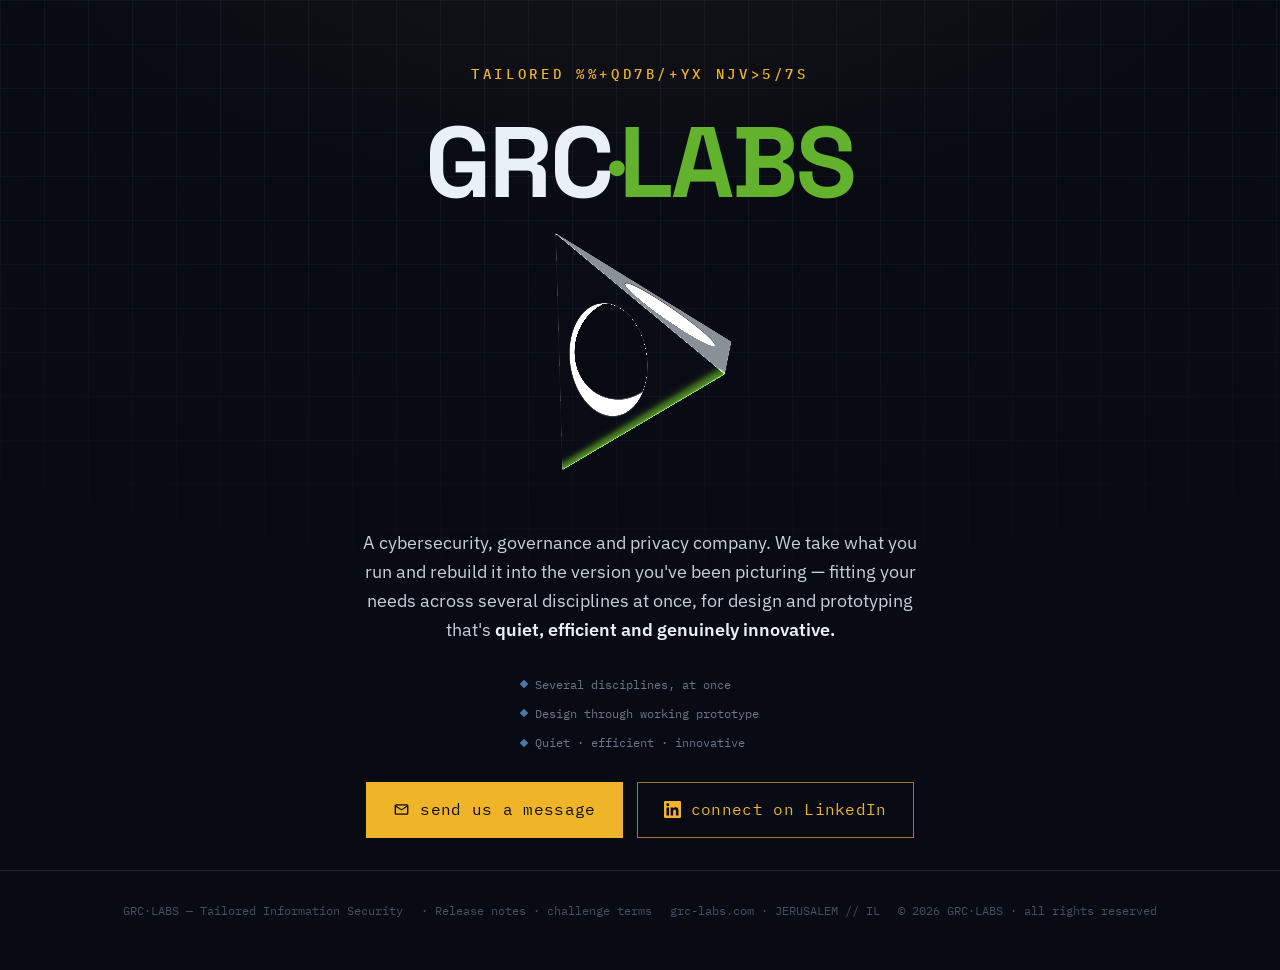
==== commit d4187f69: "site-v1.78 — certification line off the home page; the screensaver on /yaniv and /credentials after " ====
--- a/index.html
+++ b/index.html
@@ -17,8 +17,8 @@
 <link rel="preconnect" href="https://fonts.googleapis.com" />
 <link rel="preconnect" href="https://fonts.gstatic.com" crossorigin />
 <link href="https://fonts.googleapis.com/css2?family=Space+Grotesk:wght@400;500;600;700&family=IBM+Plex+Mono:wght@400;500;600&family=IBM+Plex+Sans:wght@400;500;600&family=IBM+Plex+Sans+Hebrew:wght@400;500;600;700&family=Frank+Ruhl+Libre:wght@500;700;900&display=swap" rel="stylesheet" />
-<link rel="stylesheet" href="assets/css/styles.css?v=1.77" />
-<link rel="stylesheet" href="assets/css/saver.css?v=1.77" />
+<link rel="stylesheet" href="assets/css/styles.css?v=1.78" />
+<link rel="stylesheet" href="assets/css/saver.css?v=1.78" />
 </head>
 <body class="card-only" data-saver="home">
 
@@ -60,7 +60,6 @@
             <a class="cta primary" href="https://live.grc-labs.com/contact"><svg viewBox="0 0 24 24" aria-hidden="true"><path d="M2.25 6.75A2.25 2.25 0 0 1 4.5 4.5h15a2.25 2.25 0 0 1 2.25 2.25v10.5A2.25 2.25 0 0 1 19.5 19.5h-15a2.25 2.25 0 0 1-2.25-2.25V6.75zm2.03-.3 7.72 5.15 7.72-5.15a.75.75 0 0 0-.22-.03H4.5a.75.75 0 0 0-.22.03zm15.47 1.86-7.33 4.89a.75.75 0 0 1-.84 0L4.25 8.31v8.94c0 .14.11.25.25.25h15c.14 0 .25-.11.25-.25V8.31z"/></svg><span data-i18n="contact.form">send us a message</span></a>
             <a class="cta secondary" href="https://www.linkedin.com/company/grc-labs.com" target="_blank" rel="noopener"><svg viewBox="0 0 24 24" aria-hidden="true"><path d="M20.45 20.45h-3.56v-5.57c0-1.33-.02-3.04-1.85-3.04-1.85 0-2.14 1.45-2.14 2.94v5.67H9.35V9h3.41v1.56h.05c.48-.9 1.64-1.85 3.37-1.85 3.6 0 4.27 2.37 4.27 5.45v6.29zM5.34 7.43a2.06 2.06 0 1 1 0-4.13 2.06 2.06 0 0 1 0 4.13zM7.12 20.45H3.56V9h3.56v11.45zM22.22 0H1.77C.79 0 0 .77 0 1.73v20.54C0 23.23.79 24 1.77 24h20.45c.98 0 1.78-.77 1.78-1.73V1.73C24 .77 23.2 0 22.22 0z"/></svg><span data-i18n="contact.btn">connect on LinkedIn</span></a>
           </div>
-          <div class="hero-trust" data-i18n="hero.trust">CISSP &middot; CISM &middot; ISO 27001 LA &middot; DPO</div>
         </div>
       </div>
     </section>
@@ -147,9 +146,6 @@
             </div>
             <div class="ptag"><span>SUBJECT // Y.DADON</span><span>CEO</span></div>
           </div>
-          <div class="trust">
-            <div class="trust-txt"><span data-i18n="trust.l1">CISSP &middot; CISM</span><span data-i18n="trust.l2">ISO 27001 LA &middot; DPO</span></div>
-          </div>
         </div>
       </div>
     </section>
@@ -164,13 +160,13 @@
     </div>
   </footer>
 
-<script src="assets/js/i18n.js?v=1.77"></script>
-<script src="assets/js/theme.js?v=1.77"></script>
-<script src="assets/js/decrypt.js?v=1.77"></script>
-<script src="assets/js/logo.js?v=1.77" defer></script>
+<script src="assets/js/i18n.js?v=1.78"></script>
+<script src="assets/js/theme.js?v=1.78"></script>
+<script src="assets/js/decrypt.js?v=1.78"></script>
+<script src="assets/js/logo.js?v=1.78" defer></script>
 <!-- site-v1.76 — the screensaver of earth.grc-labs.com (the old one moved to /yaniv/) -->
-<canvas id="saver" class="saver" aria-hidden="true" hidden data-art="/assets/saver/saver-art.json" data-version="site-v1.77" data-words="off"></canvas>
-<script src="assets/saver/grc-mark.js?v=1.77" defer></script>
-<script src="assets/saver/earth-saver.js?v=1.77" defer></script>
+<canvas id="saver" class="saver" aria-hidden="true" hidden data-art="/assets/saver/saver-art.json" data-version="site-v1.78" data-words="off"></canvas>
+<script src="assets/saver/grc-mark.js?v=1.78" defer></script>
+<script src="assets/saver/earth-saver.js?v=1.78" defer></script>
 </body>
 </html>
